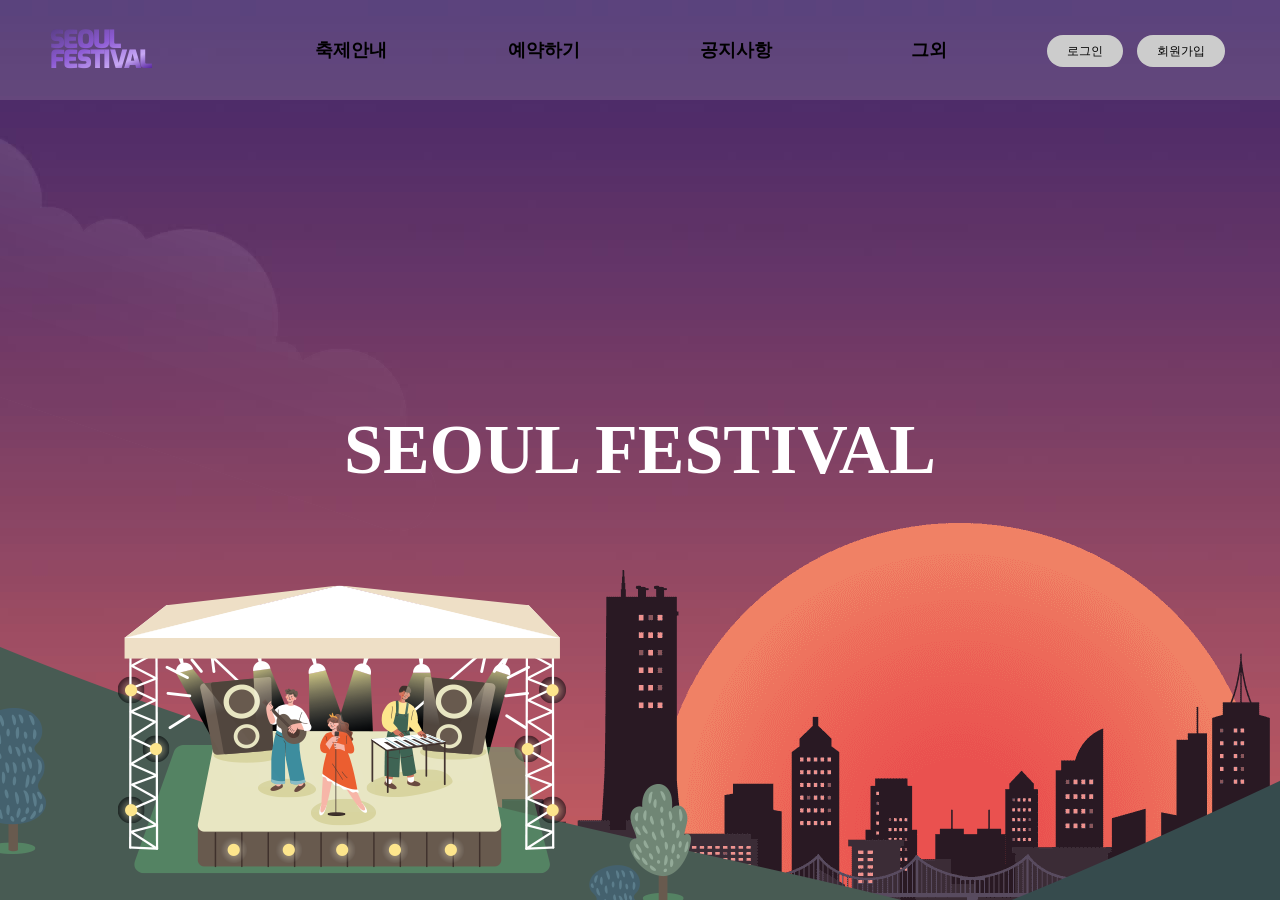
==== src/main/webapp/index.html @ 19a51475 "1st test upload" ====
<!DOCTYPE html>
<html lang="ko">
<head>
    <meta charset="UTF-8">
    <title>축제</title>
    <link rel="stylesheet" href="css/reset.css">
    <link rel="stylesheet" href="css/main.css">
    <link rel="stylesheet" href="css/common.css">
</head>
<body>
    <script src="javascript/header_sub.js"></script>
    <main>
        <div id="main">
            <section id="visual">
               <div class="main_bg">
                   <p class="bg00"></p>
                   <p class="bg01"></p>
                   <p class="bg02"></p>
                   <p class="bg03"></p>
               </div>
               <p class="main_txt">SEOUL FESTIVAL
</p>
            </section>
        </div>
    </main>
</body>
</html>
---- src/main/webapp/css/main.css ----
@charset "utf-8";

/*메인페이지 레이아웃*/
/*----------헤더 시작----------*/
header{position: fixed;  width: 100vw; height: 100px; background-color: rgba(241, 241, 241, 0.14); z-index: 100;}
#header{position: relative;}

/*----------main----------*/
main{}
#main{width: 100vw;}
#visual{width: 100vw; height: 100vh; background-color: #c9c; text-align: center; position: relative;}

/*visual 배경 부분*/
#visual .main_bg{}
#visual .main_bg p{width: 100%; height: 100vh; position: absolute; left: 0;top: 0;}
#visual .main_bg .bg00{background: url(../images/main_bg00.jpg) no-repeat 0 0}
#visual .main_bg .bg01{background: url(../images/main_bg01.png) no-repeat 0 0}
#visual .main_bg .bg02{background: url(../images/main_bg02.png) no-repeat 0 0}
#visual .main_bg .bg03{background: url(../images/main_bg03.png) no-repeat 0 0}
#visual .main_txt{color: #fff; font-size: 70px; font-weight: bold; position: absolute; left: 50%; top: 50%; transform: translate(-50%, -50%);}
---- src/main/webapp/css/common.css ----
@charset "utf-8";


/*공통 레이아웃 - 예를 들면 header부분*/
/*----------헤더 시작----------*/
header{width: 100vw; height: 100px; background-color: rgba(241, 241, 241, 0.14); z-index: 100;}
#header{position: relative;}

/*--왼쪽 로고 부분--*/
#logo{position: absolute; left: 50px;top: 20px; width: 110px;height: 60px; }
#logo a{width: 100%; display: block; 
    padding-top: 10px;
    height: 60px;
    font-weight: 900; font-size: 25px; letter-spacing: -1.7px;
    line-height: 0.8em;
background: linear-gradient(157deg, rgba(77,55,115,1) 0%, rgba(141,91,212,1) 42%, rgba(199,168,244,1) 69%, rgba(91,41,163,1) 85%);
    -webkit-background-clip: text;
    -webkit-text-fill-color: transparent;
font-family: "Exo", sans-serif;
}

/*--메뉴 부분--*/
#gnb{width: 100%; max-width: 770px; margin: 0 auto; text-align: center; line-height: 100px; font-weight: bold; font-size: 18px;}
#gnb ul{display: flex;}
#gnb ul li{width: calc(100% / 4);}
#gnb ul a{display: block;width: 100%;}
#gnb ul li:hover a{color: #6c43ff;}

/*--오른쪽 로그인 및 회원가입--*/
#header_login{position: absolute; top: 35px; right: 50px; height: 60px;}
#header_login a{font-size: 12px; display: inline-block; padding: 10px 20px; margin: 0 5px; background-color: #ccc; border-radius: 50px;}
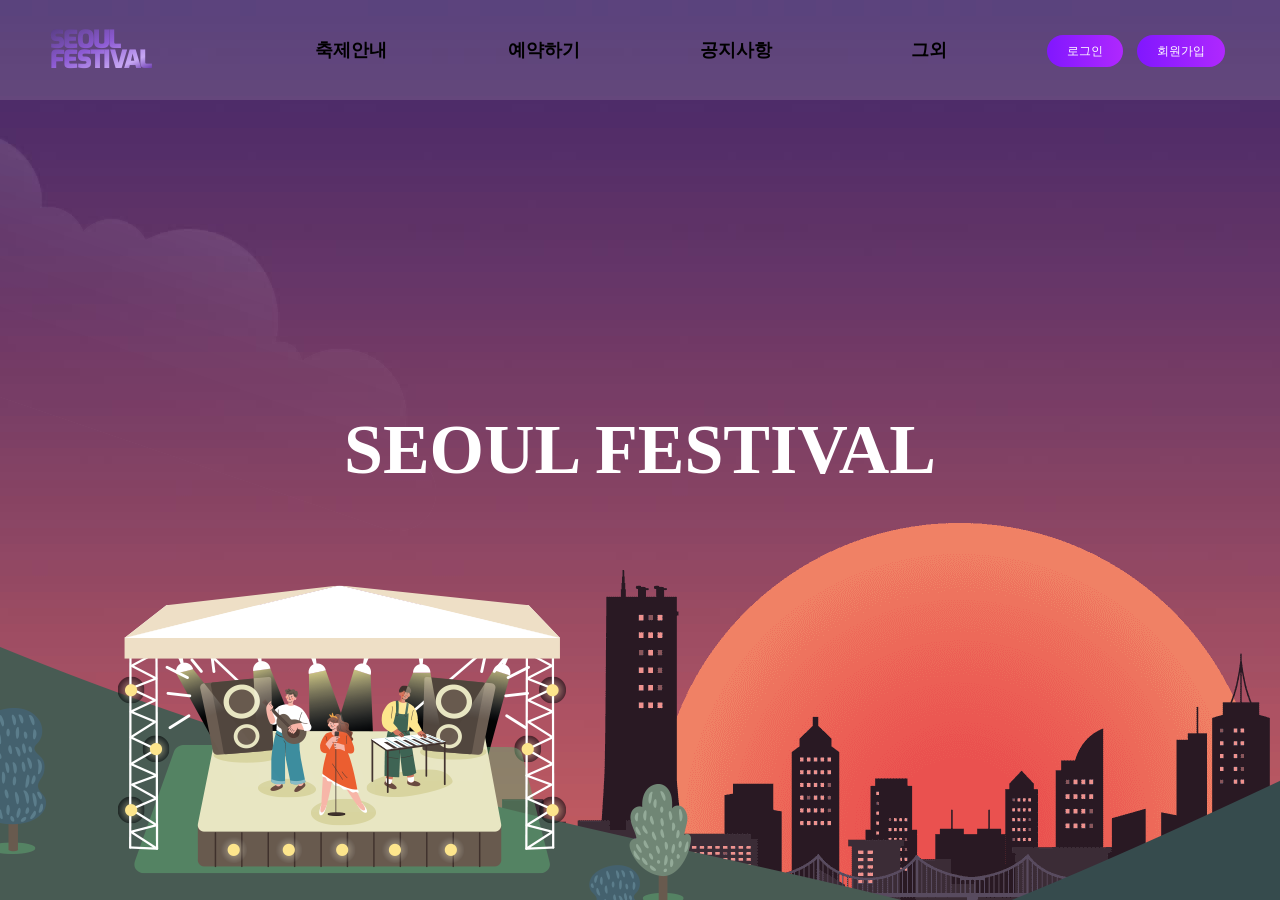
==== commit aec7331e: "Cookie javascript + more css" ====
--- a/src/main/webapp/css/common.css
+++ b/src/main/webapp/css/common.css
@@ -7,7 +7,7 @@
 #header{position: relative;}
 
 /*--왼쪽 로고 부분--*/
-#logo{position: absolute; left: 50px;top: 20px; width: 110px;height: 60px; }
+#logo{position: absolute; left: 50px;top: 20px; width: 120px;height: 60px; }
 #logo a{width: 100%; display: block; 
     padding-top: 10px;
     height: 60px;
@@ -17,7 +17,9 @@
     -webkit-background-clip: text;
     -webkit-text-fill-color: transparent;
 font-family: "Exo", sans-serif;
+    transition: all 0.4s;
 }
+#logo:hover a{letter-spacing: 0px; }
 
 /*--메뉴 부분--*/
 #gnb{width: 100%; max-width: 770px; margin: 0 auto; text-align: center; line-height: 100px; font-weight: bold; font-size: 18px;}
@@ -28,6 +30,15 @@
 
 /*--오른쪽 로그인 및 회원가입--*/
 #header_login{position: absolute; top: 35px; right: 50px; height: 60px;}
-#header_login a{font-size: 12px; display: inline-block; padding: 10px 20px; margin: 0 5px; background-color: #ccc; border-radius: 50px;}
+#header_login a{font-size: 12px; display: inline-block; padding: 10px 20px; margin: 0 5px; 
+    color: #fff; 
+    background: linear-gradient(to right, #8117fe, #af28fe);
+    border-radius: 50px;
+    transition: all 0.3s;
+}
+#header_login a:hover{
+    box-shadow: 0 0 10px rgba(0,0,0,0.3);
+    background: #fff; 
+    color: #8117fe;
+}
 
-
